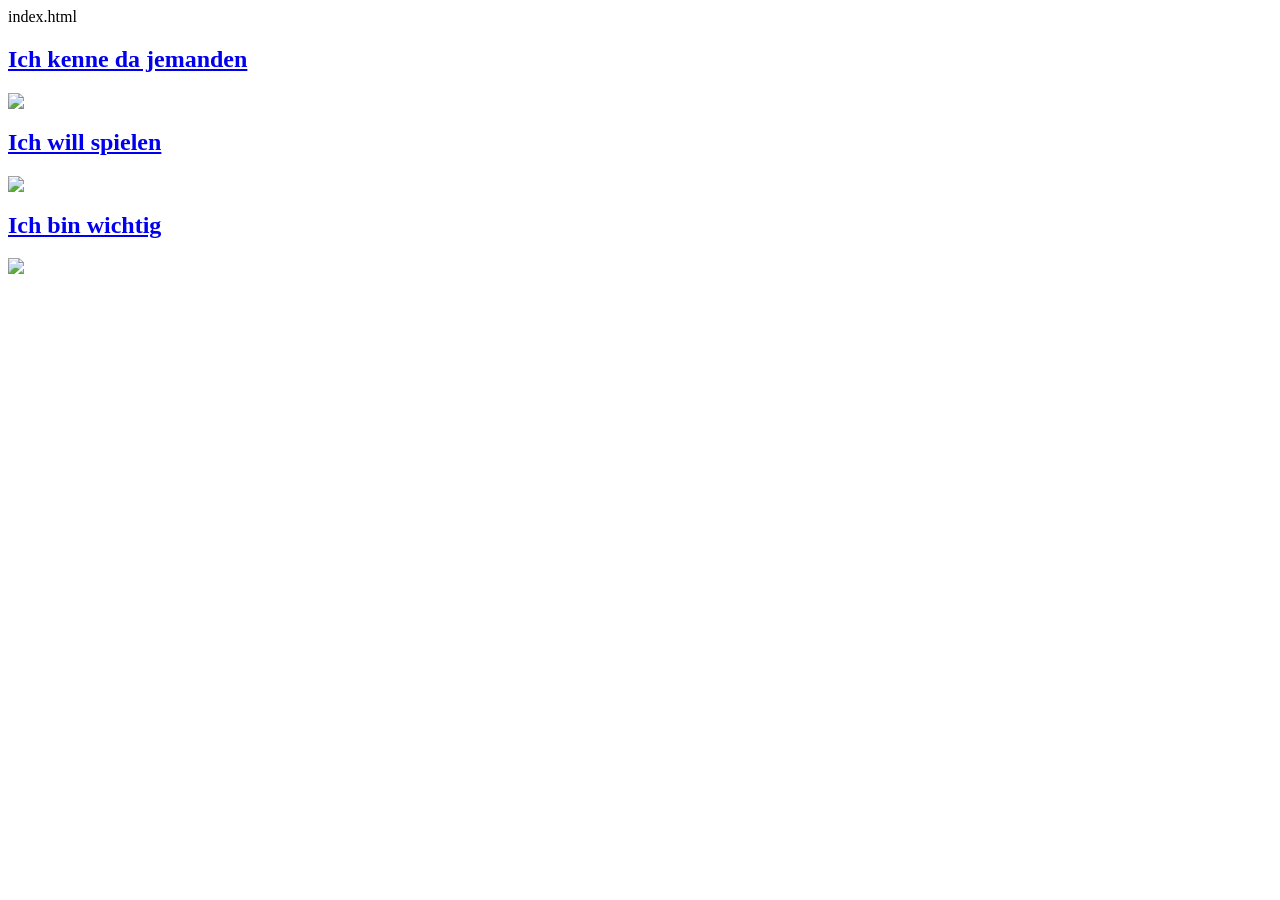
==== index.html @ 52e65f82 "Create index.html" ====
index.html
<!DOCTYPE html>
<html lang="de">

<head>
<meta charset="UTF-8">
<title>Hypsilon</title>
<link rel="stylesheet" href="style.css">
</head>

<body>

<div class="container">

<a href="code.html" class="block top">
<h2>Ich kenne da jemanden</h2>
<img src="images/kenne.png">
</a>

<a href="spiele.html" class="block left">
<h2>Ich will spielen</h2>
<img src="images/spielen.png">
</a>

<a href="wichtig.html" class="block right">
<h2>Ich bin wichtig</h2>
<img src="images/wichtig.png">
</a>

</div>

</body>
</html>
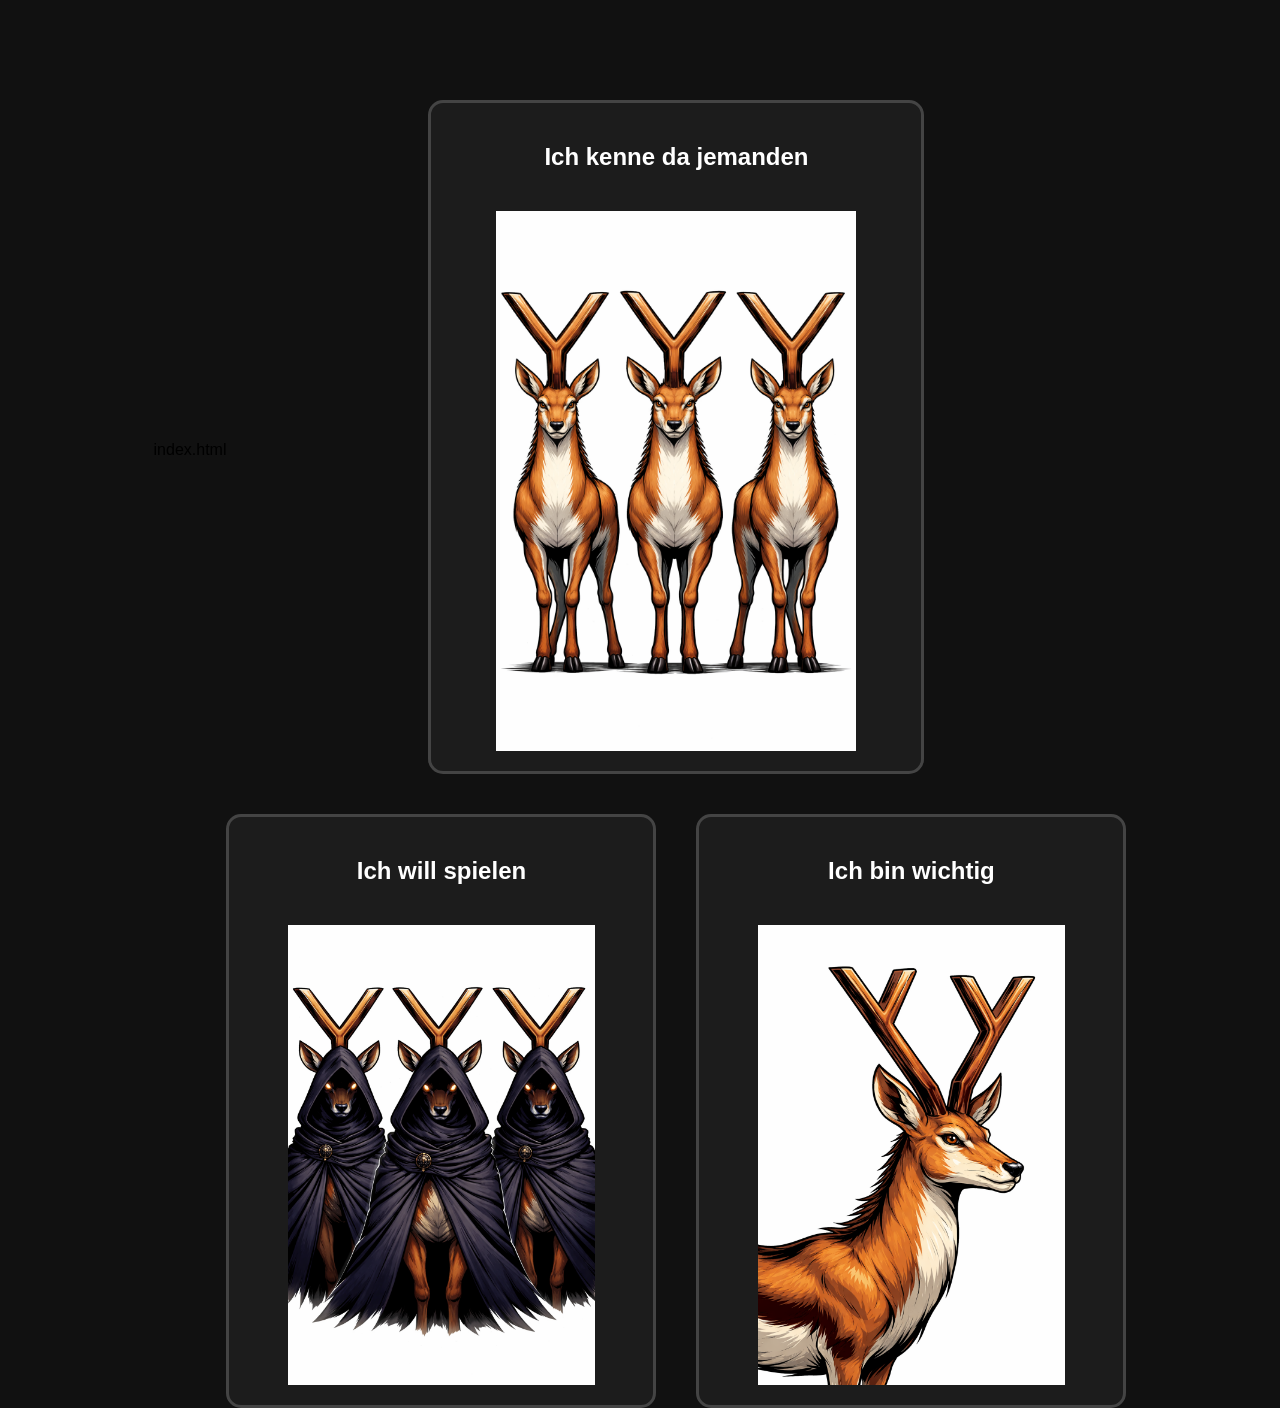
==== commit 3d47ab3b: "Update index.html" ====
--- a/index.html
+++ b/index.html
@@ -12,12 +12,12 @@
 
 <div class="container">
 
-<a href="code.html" class="block top">
+<a href="kennen.html" class="block top">
 <h2>Ich kenne da jemanden</h2>
 <img src="images/kenne.png">
 </a>
 
-<a href="spiele.html" class="block left">
+<a href="spielen.html" class="block left">
 <h2>Ich will spielen</h2>
 <img src="images/spielen.png">
 </a>
--- a/style.css
+++ b/style.css
@@ -0,0 +1,58 @@
+body{
+    margin:0;
+    background:#111;
+    font-family:Arial, sans-serif;
+    display:flex;
+    justify-content:center;
+    align-items:center;
+    height:100vh;
+}
+
+.container{
+    width:900px;
+    height:700px;
+    display:grid;
+    grid-template-columns:1fr 1fr;
+    grid-template-rows:1fr 1fr;
+    gap:40px;
+}
+
+.block{
+    background:#1c1c1c;
+    border:3px solid #444;
+    border-radius:15px;
+    text-align:center;
+    color:white;
+    text-decoration:none;
+    padding:20px;
+    display:flex;
+    flex-direction:column;
+    justify-content:center;
+    align-items:center;
+    transition:0.3s;
+}
+
+.block:hover{
+    border-color:white;
+    transform:scale(1.03);
+}
+
+.block img{
+    width:80%;
+    margin-top:20px;
+}
+
+/* Dreiecksposition */
+.top{
+    grid-column:1 / 3;
+    justify-self:center;
+    width:50%;
+}
+
+.left{
+    grid-column:1;
+}
+
+.right{
+    grid-column:2;
+}
